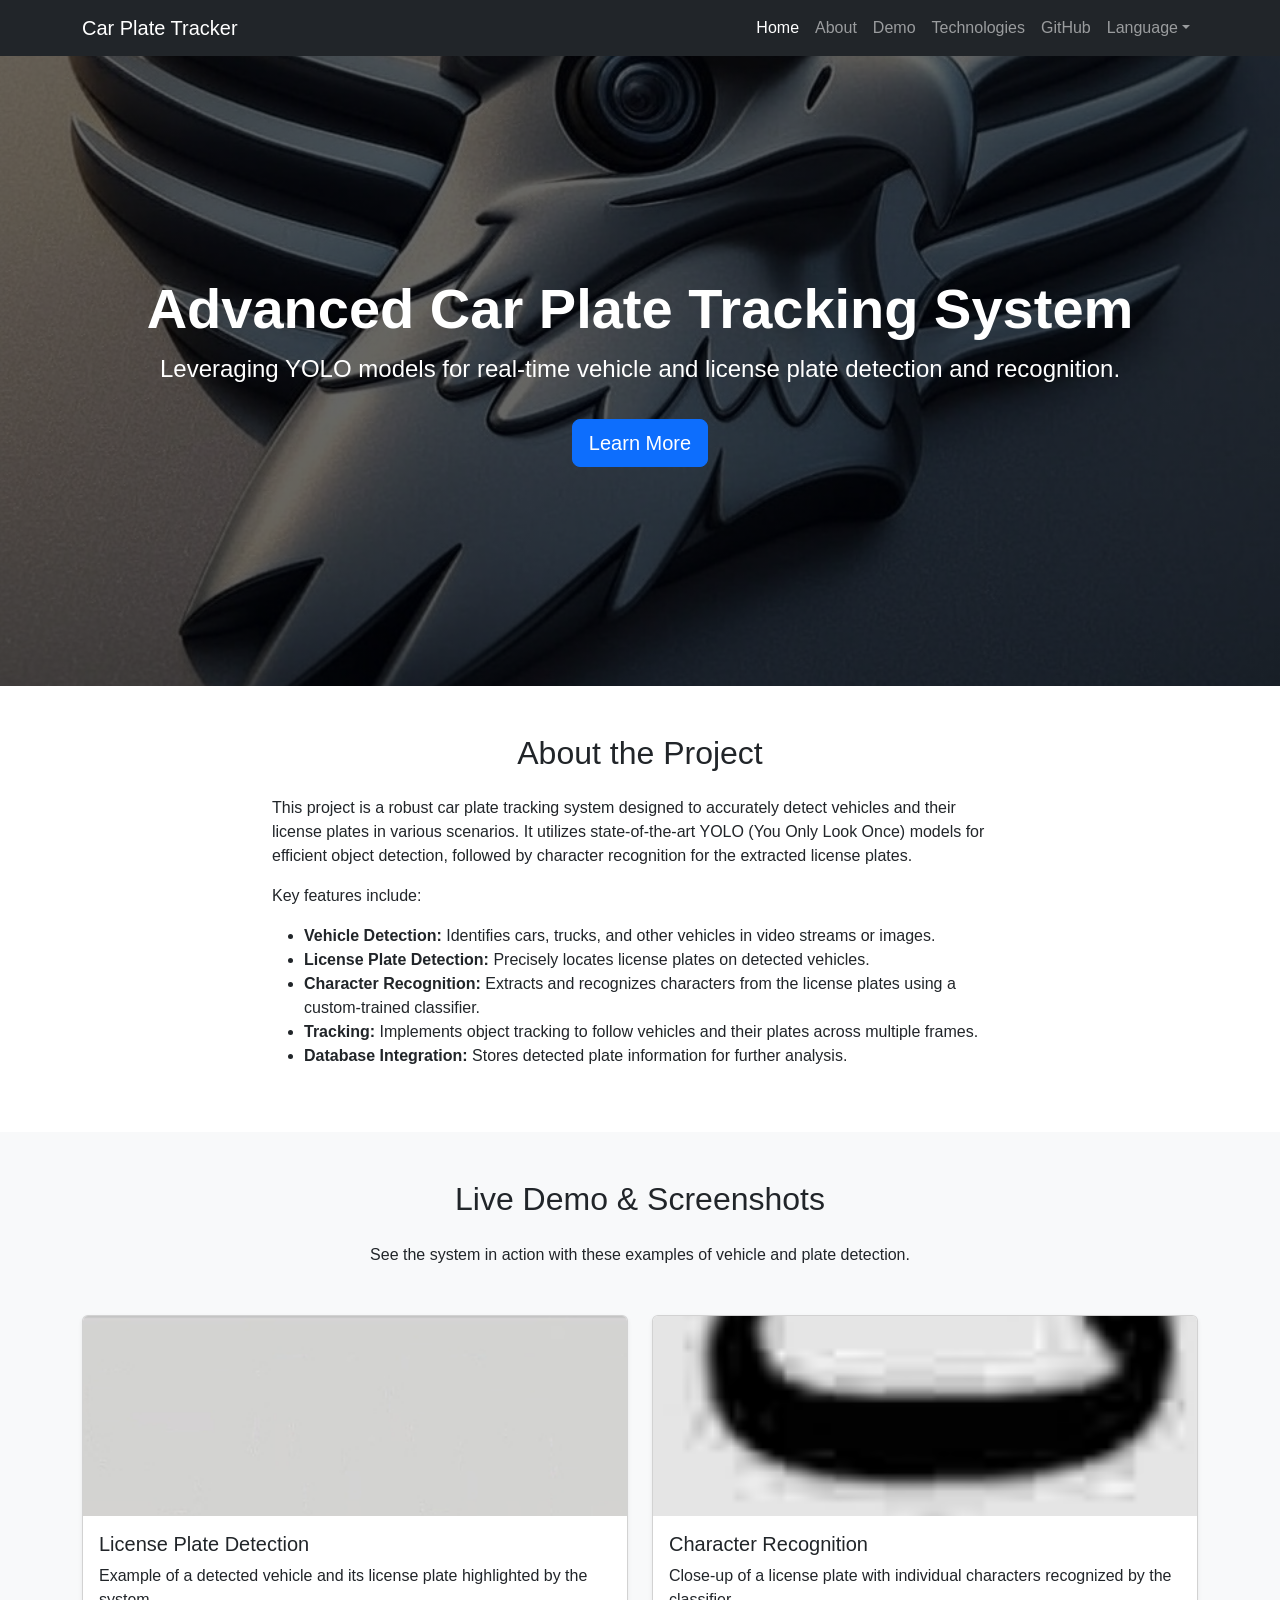
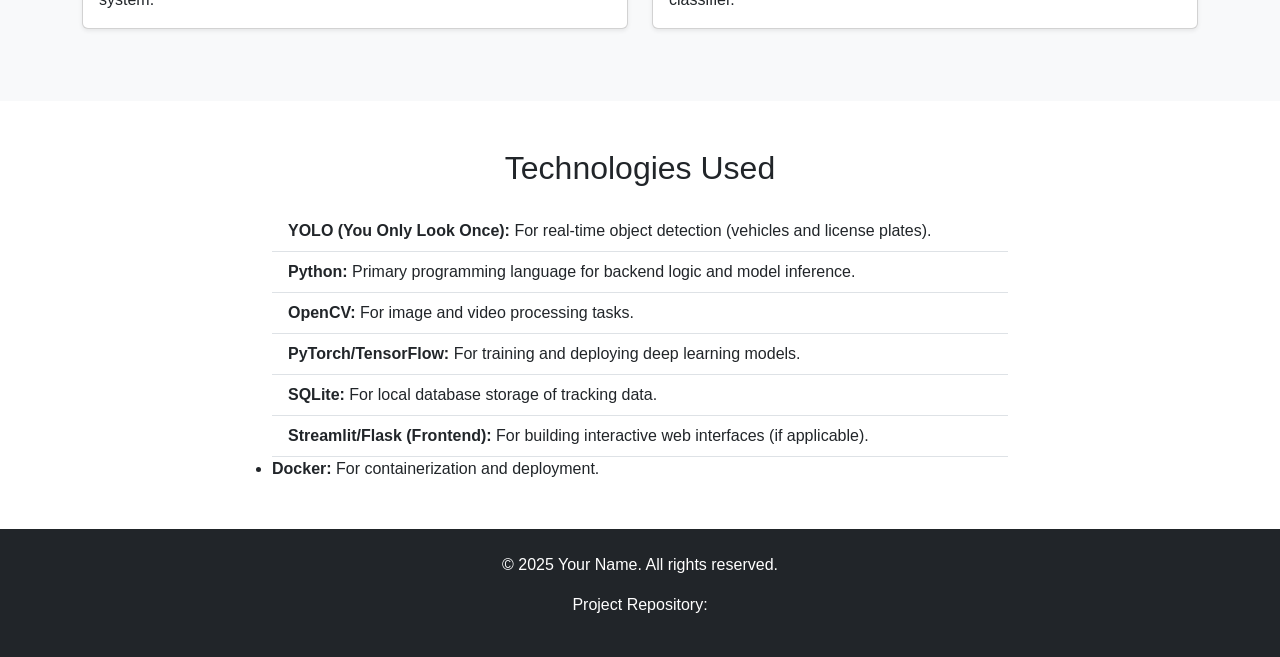
==== docs/index.html @ 103aa152 "feat(landing): preliminary page" ====
<!DOCTYPE html>
<html lang="en">
<head>
    <meta charset="UTF-8">
    <meta name="viewport" content="width=device-width, initial-scale=1.0">
    <title>Car Plate Tracking with YOLO - Portfolio</title>
    <link href="https://cdn.jsdelivr.net/npm/bootstrap@5.3.3/dist/css/bootstrap.min.css" rel="stylesheet" integrity="sha384-QWTKZyjpPEjISv5WaRU9OFeRpok6YctnYmDr5pNlyT2bRjXh0JMhjY6hW+ALEwIH" crossorigin="anonymous">
    <link rel="stylesheet" href="style.css">
</head>
<body>
    <nav class="navbar navbar-expand-lg navbar-dark bg-dark">
        <div class="container">
            <a class="navbar-brand" href="#">Car Plate Tracker</a>
            <button class="navbar-toggler" type="button" data-bs-toggle="collapse" data-bs-target="#navbarNav" aria-controls="navbarNav" aria-expanded="false" aria-label="Toggle navigation">
                <span class="navbar-toggler-icon"></span>
            </button>
            <div class="collapse navbar-collapse" id="navbarNav">
                <ul class="navbar-nav ms-auto">
                    <li class="nav-item">
                        <a class="nav-link active" aria-current="page" href="#home" data-i18n="nav.home">Home</a>
                    </li>
                    <li class="nav-item">
                        <a class="nav-link" href="#about" data-i18n="nav.about">About</a>
                    </li>
                    <li class="nav-item">
                        <a class="nav-link" href="#demo" data-i18n="nav.demo">Demo</a>
                    </li>
                    <li class="nav-item">
                        <a class="nav-link" href="#tech" data-i18n="nav.tech">Technologies</a>
                    </li>
                    <li class="nav-item">
                        <a class="nav-link" href="https://github.com/your-github-username/shahin" target="_blank" data-i18n="nav.github">GitHub</a>
                    </li>
                    <li class="nav-item dropdown">
                        <a class="nav-link dropdown-toggle" href="#" id="navbarDropdown" role="button" data-bs-toggle="dropdown" aria-expanded="false" data-i18n="nav.language">
                            Language
                        </a>
                        <ul class="dropdown-menu" aria-labelledby="navbarDropdown">
                            <li><a class="dropdown-item" href="#" data-lang="en">🇬🇧 English</a></li>
                            <li><a class="dropdown-item" href="#" data-lang="fa">🇮🇷 فارسی</a></li>
                        </ul>
                    </li>
                </ul>
            </div>
        </div>
    </nav>

    <header id="home" class="hero-section text-center text-white d-flex align-items-center justify-content-center">
        <div class="container">
            <h1 class="display-3" data-i18n="hero.title">Advanced Car Plate Tracking System</h1>
            <p class="lead" data-i18n="hero.subtitle">Leveraging YOLO models for real-time vehicle and license plate detection and recognition.</p>
            <a href="#about" class="btn btn-primary btn-lg mt-3" data-i18n="hero.learn_more">Learn More</a>
        </div>
    </header>

    <section id="about" class="py-5">
        <div class="container">
            <h2 class="text-center mb-4" data-i18n="about.title">About the Project</h2>
            <div class="row">
                <div class="col-md-8 mx-auto">
                    <p data-i18n="about.paragraph1">This project is a robust car plate tracking system designed to accurately detect vehicles and their license plates in various scenarios. It utilizes state-of-the-art YOLO (You Only Look Once) models for efficient object detection, followed by character recognition for the extracted license plates.</p>
                    <p data-i18n="about.paragraph2">Key features include:</p>
                    <ul>
                        <li data-i18n="about.feature1"><strong>Vehicle Detection:</strong> Identifies cars, trucks, and other vehicles in video streams or images.</li>
                        <li data-i18n="about.feature2"><strong>License Plate Detection:</strong> Precisely locates license plates on detected vehicles.</li>
                        <li data-i18n="about.feature3"><strong>Character Recognition:</strong> Extracts and recognizes characters from the license plates using a custom-trained classifier.</li>
                        <li data-i18n="about.feature4"><strong>Tracking:</strong> Implements object tracking to follow vehicles and their plates across multiple frames.</li>
                        <li data-i18n="about.feature5"><strong>Database Integration:</strong> Stores detected plate information for further analysis.</li>
                    </ul>
                </div>
            </div>
        </div>
    </section>

    <section id="demo" class="bg-light py-5">
        <div class="container">
            <h2 class="text-center mb-4" data-i18n="demo.title">Live Demo & Screenshots</h2>
            <p class="text-center mb-5" data-i18n="demo.subtitle">See the system in action with these examples of vehicle and plate detection.</p>
            <div class="row">
                <div class="col-md-6 mb-4">
                    <div class="card shadow-sm">
                        <img src="images/plate_detection.jpg" class="card-img-top" alt="License Plate Detection">
                        <div class="card-body">
                            <h5 class="card-title" data-i18n="demo.card1_title">License Plate Detection</h5>
                            <p class="card-text" data-i18n="demo.card1_text">Example of a detected vehicle and its license plate highlighted by the system.</p>
                        </div>
                    </div>
                </div>
                <div class="col-md-6 mb-4">
                    <div class="card shadow-sm">
                        <img src="images/character_recognition.jpg" class="card-img-top" alt="Character Recognition">
                        <div class="card-body">
                            <h5 class="card-title" data-i18n="demo.card2_title">Character Recognition</h5>
                            <p class="card-text" data-i18n="demo.card2_text">Close-up of a license plate with individual characters recognized by the classifier.</p>
                        </div>
                    </div>
                </div>
            </div>
            <!-- Add more demo content or a video embed here if available -->
        </div>
    </section>

    <section id="tech" class="py-5">
        <div class="container">
            <h2 class="text-center mb-4" data-i18n="tech.title">Technologies Used</h2>
            <div class="row">
                <div class="col-md-8 mx-auto">
                    <ul class="list-group list-group-flush">
                        <li class="list-group-item" data-i18n="tech.yolo"><strong>YOLO (You Only Look Once):</strong> For real-time object detection (vehicles and license plates).</li>
                        <li class="list-group-item" data-i18n="tech.python"><strong>Python:</strong> Primary programming language for backend logic and model inference.</li>
                        <li class="list-group-item" data-i18n="tech.opencv"><strong>OpenCV:</strong> For image and video processing tasks.</li>
                        <li class="list-group-item" data-i18n="tech.pytorch_tf"><strong>PyTorch/TensorFlow:</strong> For training and deploying deep learning models.</li>
                        <li class="list-group-item" data-i18n="tech.sqlite"><strong>SQLite:</strong> For local database storage of tracking data.</li>
                        <li class="list-group-item" data-i18n="tech.frontend"><strong>Streamlit/Flask (Frontend):</strong> For building interactive web interfaces (if applicable).</li>
                        <li class="list_group-item" data-i18n="tech.docker"><strong>Docker:</strong> For containerization and deployment.</li>
                    </ul>
                </div>
            </div>
        </div>
    </section>

    <footer class="bg-dark text-white text-center py-4">
        <div class="container">
            <p data-i18n="footer.copyright">&copy; 2025 Your Name. All rights reserved.</p>
            <p data-i18n="footer.repo_text">Project Repository: <a href="https://github.com/your-github-username/shahin" target="_blank" class="text-white" data-i18n="footer.repo_link">GitHub Link</a></p>
        </div>
    </footer>

    <script src="https://cdn.jsdelivr.net/npm/bootstrap@5.3.3/dist/js/bootstrap.bundle.min.js" integrity="sha384-YvpcrYf0tY3lHB60NNkmXc5s9fDVZLESaAA55NDzOxhy9GkcIdslK1eN7N6jIeHz" crossorigin="anonymous"></script>
    <script src="script.js"></script>
</body>
</html>
---- docs/style.css ----
body {
    font-family: sans-serif;
}

.hero-section {
    background: linear-gradient(rgba(0, 0, 0, 0.6), rgba(0, 0, 0, 0.6)), url('images/hero_bg.jpg') no-repeat center center/cover;
    min-height: 70vh;
}

.hero-section h1 {
    font-size: 3.5rem;
    font-weight: 700;
}

.hero-section p {
    font-size: 1.5rem;
}

.card-img-top {
    height: 200px;
    object-fit: cover;
}
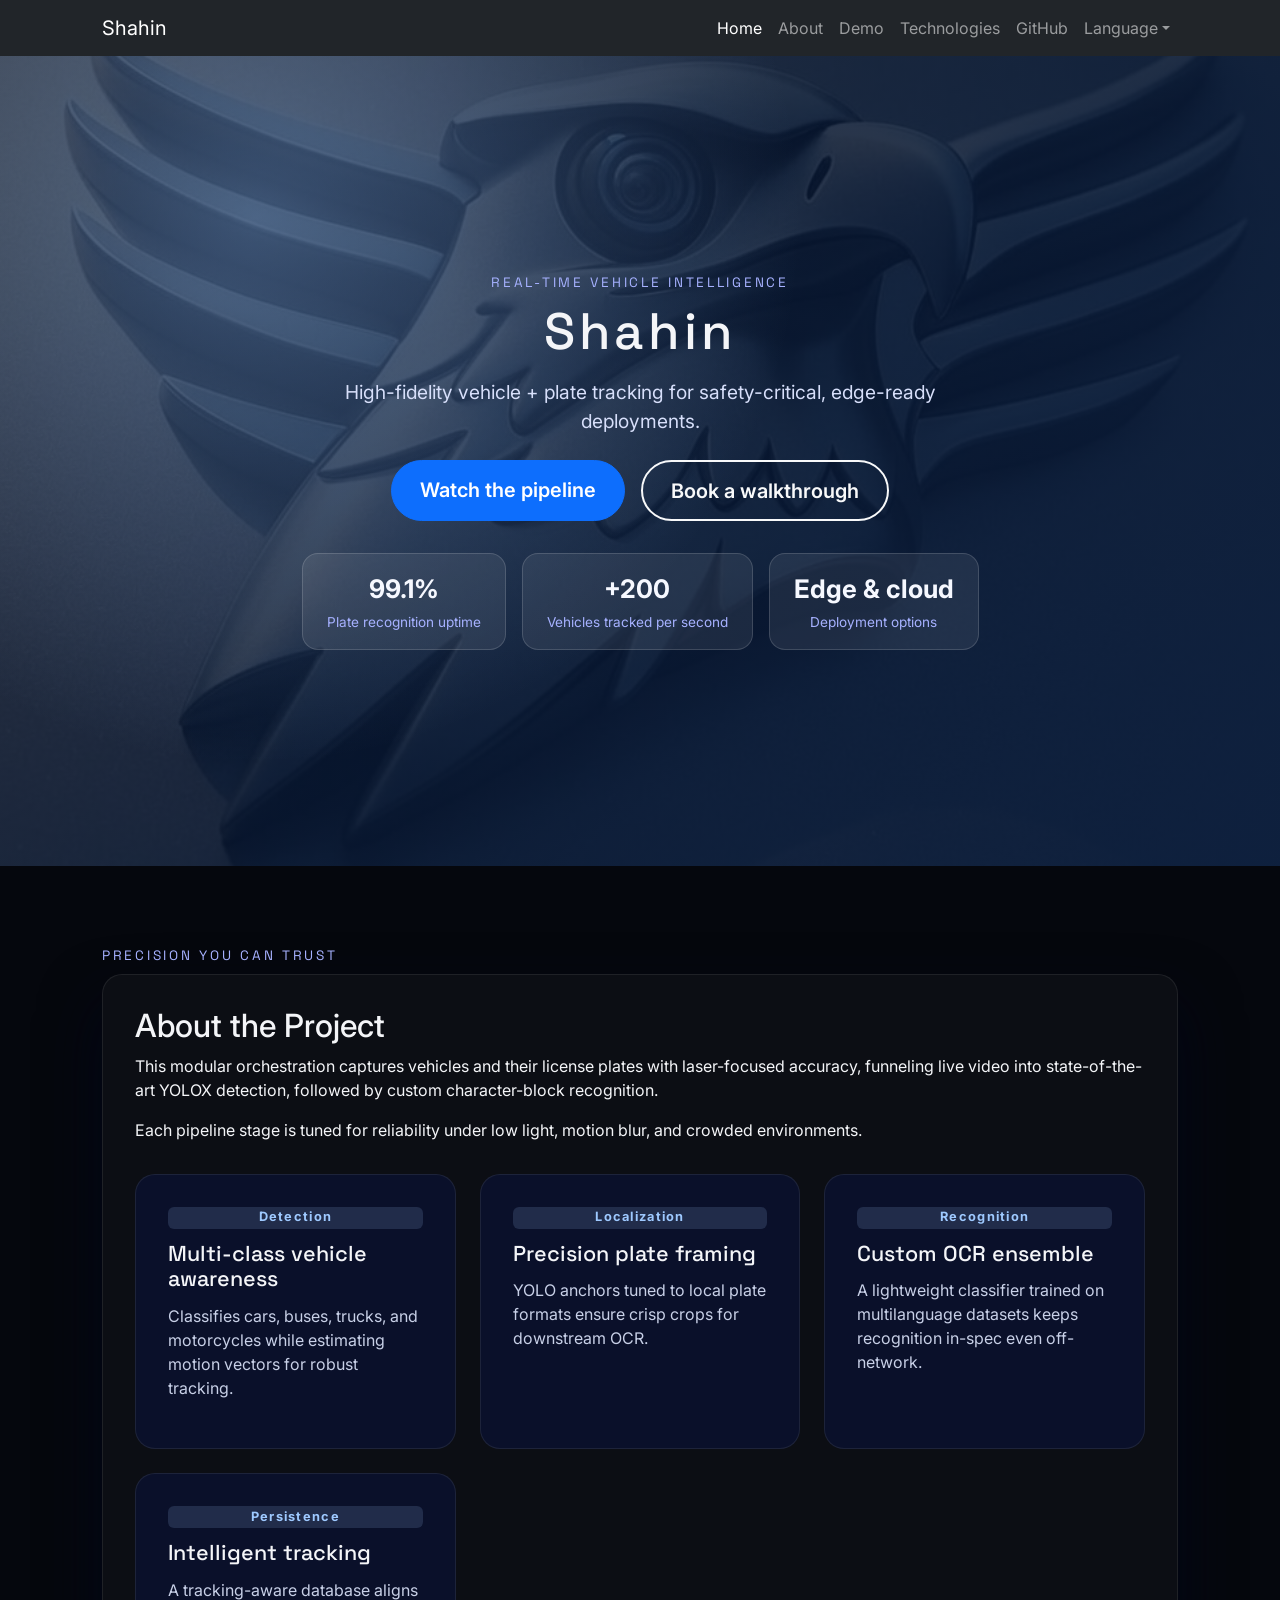
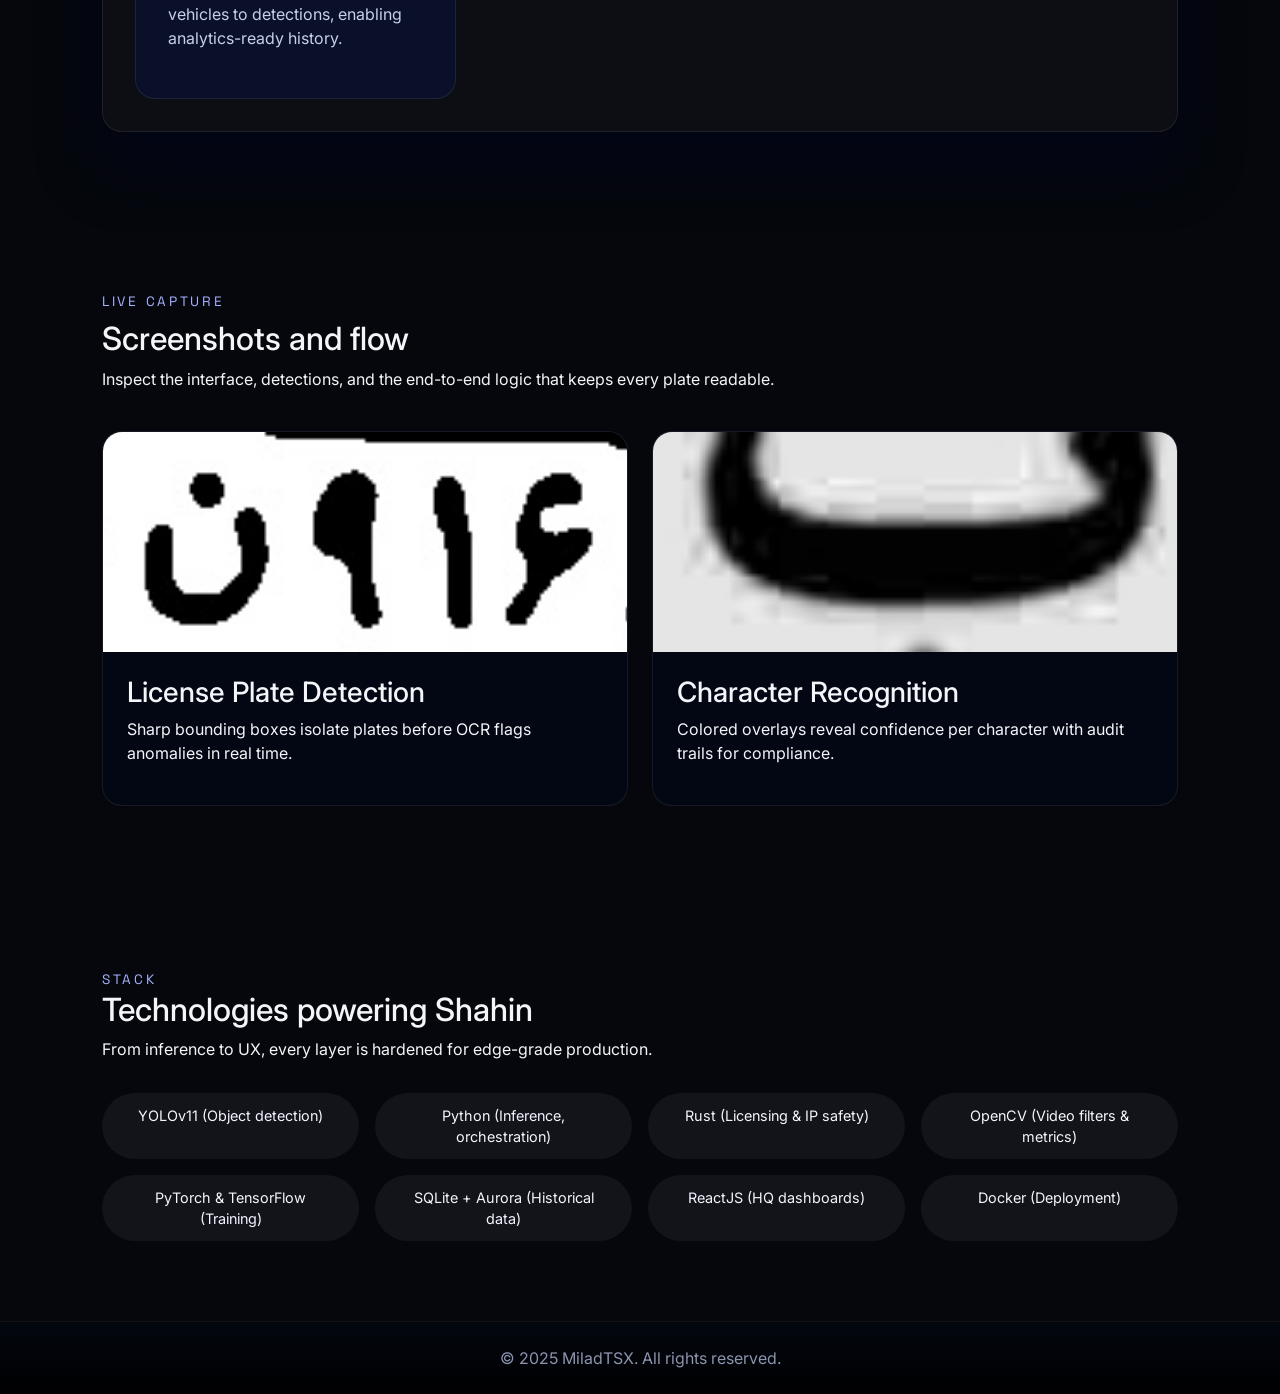
==== commit 3bbcda22: "refactor(docs): polish" ====
--- a/docs/index.html
+++ b/docs/index.html
@@ -3,14 +3,14 @@
 <head>
     <meta charset="UTF-8">
     <meta name="viewport" content="width=device-width, initial-scale=1.0">
-    <title>Car Plate Tracking with YOLO - Portfolio</title>
+    <title>Shahin</title>
     <link href="https://cdn.jsdelivr.net/npm/bootstrap@5.3.3/dist/css/bootstrap.min.css" rel="stylesheet" integrity="sha384-QWTKZyjpPEjISv5WaRU9OFeRpok6YctnYmDr5pNlyT2bRjXh0JMhjY6hW+ALEwIH" crossorigin="anonymous">
     <link rel="stylesheet" href="style.css">
 </head>
 <body>
     <nav class="navbar navbar-expand-lg navbar-dark bg-dark">
         <div class="container">
-            <a class="navbar-brand" href="#">Car Plate Tracker</a>
+            <a class="navbar-brand" href="#">Shahin</a>
             <button class="navbar-toggler" type="button" data-bs-toggle="collapse" data-bs-target="#navbarNav" aria-controls="navbarNav" aria-expanded="false" aria-label="Toggle navigation">
                 <span class="navbar-toggler-icon"></span>
             </button>
@@ -29,7 +29,7 @@
                         <a class="nav-link" href="#tech" data-i18n="nav.tech">Technologies</a>
                     </li>
                     <li class="nav-item">
-                        <a class="nav-link" href="https://github.com/your-github-username/shahin" target="_blank" data-i18n="nav.github">GitHub</a>
+                        <a class="nav-link" href="https://github.com/miladrsx/shahin" target="_blank" data-i18n="nav.github">GitHub</a>
                     </li>
                     <li class="nav-item dropdown">
                         <a class="nav-link dropdown-toggle" href="#" id="navbarDropdown" role="button" data-bs-toggle="dropdown" aria-expanded="false" data-i18n="nav.language">
@@ -45,88 +45,114 @@
         </div>
     </nav>
 
-    <header id="home" class="hero-section text-center text-white d-flex align-items-center justify-content-center">
-        <div class="container">
-            <h1 class="display-3" data-i18n="hero.title">Advanced Car Plate Tracking System</h1>
-            <p class="lead" data-i18n="hero.subtitle">Leveraging YOLO models for real-time vehicle and license plate detection and recognition.</p>
-            <a href="#about" class="btn btn-primary btn-lg mt-3" data-i18n="hero.learn_more">Learn More</a>
+    <header id="home" class="hero-section d-flex align-items-center justify-content-center text-center">
+        <div class="container hero-content">
+            <p class="section-title" data-i18n="hero.kicker">Real-time vehicle intelligence</p>
+            <h1 class="hero-title" data-i18n="hero.title">Shahin</h1>
+            <p class="hero-lead" data-i18n="hero.subtitle">High-fidelity vehicle + plate tracking for safety-critical, edge-ready deployments.</p>
+            <div class="hero-cta">
+                <a href="#demo" class="btn btn-primary btn-lg" data-i18n="hero.cta_primary">Watch the pipeline</a>
+                <a href="#about" class="btn btn-outline-light btn-lg" data-i18n="hero.cta_secondary">Book a walkthrough</a>
+            </div>
+            <div class="hero-stats">
+                <div class="hero-stat">
+                    <strong data-i18n="hero.stat1_value">99.1%</strong>
+                    <span data-i18n="hero.stat1_label">Plate recognition uptime</span>
+                </div>
+                <div class="hero-stat">
+                    <strong data-i18n="hero.stat2_value">+200</strong>
+                    <span data-i18n="hero.stat2_label">Vehicles tracked per second</span>
+                </div>
+                <div class="hero-stat">
+                    <strong data-i18n="hero.stat3_value">Edge & cloud</strong>
+                    <span data-i18n="hero.stat3_label">Deployment options</span>
+                </div>
+            </div>
         </div>
     </header>
 
-    <section id="about" class="py-5">
+    <section id="about">
         <div class="container">
-            <h2 class="text-center mb-4" data-i18n="about.title">About the Project</h2>
-            <div class="row">
-                <div class="col-md-8 mx-auto">
-                    <p data-i18n="about.paragraph1">This project is a robust car plate tracking system designed to accurately detect vehicles and their license plates in various scenarios. It utilizes state-of-the-art YOLO (You Only Look Once) models for efficient object detection, followed by character recognition for the extracted license plates.</p>
-                    <p data-i18n="about.paragraph2">Key features include:</p>
-                    <ul>
-                        <li data-i18n="about.feature1"><strong>Vehicle Detection:</strong> Identifies cars, trucks, and other vehicles in video streams or images.</li>
-                        <li data-i18n="about.feature2"><strong>License Plate Detection:</strong> Precisely locates license plates on detected vehicles.</li>
-                        <li data-i18n="about.feature3"><strong>Character Recognition:</strong> Extracts and recognizes characters from the license plates using a custom-trained classifier.</li>
-                        <li data-i18n="about.feature4"><strong>Tracking:</strong> Implements object tracking to follow vehicles and their plates across multiple frames.</li>
-                        <li data-i18n="about.feature5"><strong>Database Integration:</strong> Stores detected plate information for further analysis.</li>
-                    </ul>
+            <p class="section-title" data-i18n="about.kicker">Precision you can trust</p>
+            <div class="section-card">
+                <h2 data-i18n="about.title">About the Project</h2>
+                <p data-i18n="about.paragraph1">This modular orchestration captures vehicles and their license plates with laser-focused accuracy, funneling live video into state-of-the-art YOLOX detection, followed by custom character-block recognition.</p>
+                <p data-i18n="about.paragraph2">Each pipeline stage is tuned for reliability under low light, motion blur, and crowded environments.</p>
+                <div class="feature-grid">
+                    <article class="feature-card">
+                        <span class="badge" data-i18n="about.card1.badge">Detection</span>
+                        <h3 data-i18n="about.card1.title">Multi-class vehicle awareness</h3>
+                        <p data-i18n="about.card1.copy">Classifies cars, buses, trucks, and motorcycles while estimating motion vectors for robust tracking.</p>
+                    </article>
+                    <article class="feature-card">
+                        <span class="badge" data-i18n="about.card2.badge">Localization</span>
+                        <h3 data-i18n="about.card2.title">Precision plate framing</h3>
+                        <p data-i18n="about.card2.copy">YOLO anchors tuned to local plate formats ensure crisp crops for downstream OCR.</p>
+                    </article>
+                    <article class="feature-card">
+                        <span class="badge" data-i18n="about.card3.badge">Recognition</span>
+                        <h3 data-i18n="about.card3.title">Custom OCR ensemble</h3>
+                        <p data-i18n="about.card3.copy">A lightweight classifier trained on multilanguage datasets keeps recognition in-spec even off-network.</p>
+                    </article>
+                    <article class="feature-card">
+                        <span class="badge" data-i18n="about.card4.badge">Persistence</span>
+                        <h3 data-i18n="about.card4.title">Intelligent tracking</h3>
+                        <p data-i18n="about.card4.copy">A tracking-aware database aligns vehicles to detections, enabling analytics-ready history.</p>
+                    </article>
                 </div>
             </div>
         </div>
     </section>
 
-    <section id="demo" class="bg-light py-5">
+    <section id="demo">
         <div class="container">
-            <h2 class="text-center mb-4" data-i18n="demo.title">Live Demo & Screenshots</h2>
-            <p class="text-center mb-5" data-i18n="demo.subtitle">See the system in action with these examples of vehicle and plate detection.</p>
-            <div class="row">
-                <div class="col-md-6 mb-4">
-                    <div class="card shadow-sm">
-                        <img src="images/plate_detection.jpg" class="card-img-top" alt="License Plate Detection">
-                        <div class="card-body">
-                            <h5 class="card-title" data-i18n="demo.card1_title">License Plate Detection</h5>
-                            <p class="card-text" data-i18n="demo.card1_text">Example of a detected vehicle and its license plate highlighted by the system.</p>
-                        </div>
+            <p class="section-title" data-i18n="demo.kicker">Live capture</p>
+            <h2 data-i18n="demo.title">Screenshots and flow</h2>
+            <p data-i18n="demo.subtitle">Inspect the interface, detections, and the end-to-end logic that keeps every plate readable.</p>
+            <div class="demo-gallery">
+                <div class="demo-card">
+                    <img src="images/sample_plate.jpg" alt="License Plate Detection">
+                    <div class="demo-card-body">
+                        <h3 data-i18n="demo.card1_title">License Plate Detection</h3>
+                        <p data-i18n="demo.card1_text">Sharp bounding boxes isolate plates before OCR flags anomalies in real time.</p>
                     </div>
                 </div>
-                <div class="col-md-6 mb-4">
-                    <div class="card shadow-sm">
-                        <img src="images/character_recognition.jpg" class="card-img-top" alt="Character Recognition">
-                        <div class="card-body">
-                            <h5 class="card-title" data-i18n="demo.card2_title">Character Recognition</h5>
-                            <p class="card-text" data-i18n="demo.card2_text">Close-up of a license plate with individual characters recognized by the classifier.</p>
-                        </div>
+                <div class="demo-card">
+                    <img src="images/character_recognition.jpg" alt="Character Recognition">
+                    <div class="demo-card-body">
+                        <h3 data-i18n="demo.card2_title">Character Recognition</h3>
+                        <p data-i18n="demo.card2_text">Colored overlays reveal confidence per character with audit trails for compliance.</p>
                     </div>
-                </div>
-            </div>
-            <!-- Add more demo content or a video embed here if available -->
-        </div>
-    </section>
-
-    <section id="tech" class="py-5">
-        <div class="container">
-            <h2 class="text-center mb-4" data-i18n="tech.title">Technologies Used</h2>
-            <div class="row">
-                <div class="col-md-8 mx-auto">
-                    <ul class="list-group list-group-flush">
-                        <li class="list-group-item" data-i18n="tech.yolo"><strong>YOLO (You Only Look Once):</strong> For real-time object detection (vehicles and license plates).</li>
-                        <li class="list-group-item" data-i18n="tech.python"><strong>Python:</strong> Primary programming language for backend logic and model inference.</li>
-                        <li class="list-group-item" data-i18n="tech.opencv"><strong>OpenCV:</strong> For image and video processing tasks.</li>
-                        <li class="list-group-item" data-i18n="tech.pytorch_tf"><strong>PyTorch/TensorFlow:</strong> For training and deploying deep learning models.</li>
-                        <li class="list-group-item" data-i18n="tech.sqlite"><strong>SQLite:</strong> For local database storage of tracking data.</li>
-                        <li class="list-group-item" data-i18n="tech.frontend"><strong>Streamlit/Flask (Frontend):</strong> For building interactive web interfaces (if applicable).</li>
-                        <li class="list_group-item" data-i18n="tech.docker"><strong>Docker:</strong> For containerization and deployment.</li>
-                    </ul>
                 </div>
             </div>
         </div>
     </section>
 
-    <footer class="bg-dark text-white text-center py-4">
+    <section id="tech">
         <div class="container">
-            <p data-i18n="footer.copyright">&copy; 2025 Your Name. All rights reserved.</p>
-            <p data-i18n="footer.repo_text">Project Repository: <a href="https://github.com/your-github-username/shahin" target="_blank" class="text-white" data-i18n="footer.repo_link">GitHub Link</a></p>
+            <span class="section-title" data-i18n="tech.kicker">Stack</span>
+            <h2 data-i18n="tech.title">Technologies powering Shahin</h2>
+            <p data-i18n="tech.subtitle">From inference to UX, every layer is hardened for edge-grade production.</p>
+            <div class="tech-grid">
+                <span class="tech-pill" data-i18n="tech.yolo">YOLOv11 (Object detection)</span>
+                <span class="tech-pill" data-i18n="tech.python">Python (Inference, orchestration)</span>
+                <span class="tech-pill" data-i18n="tech.rust">Rust (Licensing & IP safety)</span>
+                <span class="tech-pill" data-i18n="tech.opencv">OpenCV (Video filters & metrics)</span>
+                <span class="tech-pill" data-i18n="tech.pytorch_tf">PyTorch & TensorFlow (Training)</span>
+                <span class="tech-pill" data-i18n="tech.sqlite">SQLite + Aurora (Historical data)</span>
+                <span class="tech-pill" data-i18n="tech.frontend">ReactJS (HQ dashboards)</span>
+                <span class="tech-pill" data-i18n="tech.docker">Docker (Deployment)</span>
+            </div>
+        </div>
+    </section>
+
+    <footer class="text-center py-4">
+        <div class="container">
+            <p data-i18n="footer.copyright">© 2025 MiladTSX. All rights reserved.</p>
         </div>
     </footer>
 
     <script src="https://cdn.jsdelivr.net/npm/bootstrap@5.3.3/dist/js/bootstrap.bundle.min.js" integrity="sha384-YvpcrYf0tY3lHB60NNkmXc5s9fDVZLESaAA55NDzOxhy9GkcIdslK1eN7N6jIeHz" crossorigin="anonymous"></script>
     <script src="script.js"></script>
 </body>
-</html>+</html>
--- a/docs/style.css
+++ b/docs/style.css
@@ -1,22 +1,241 @@
+@import url('https://fonts.googleapis.com/css2?family=Space+Grotesk:wght@400;500;600;700&family=Inter:wght@400;500;600&display=swap');
+
+/* Global */
 body {
-    font-family: sans-serif;
-}
-
+    font-family: 'Inter', system-ui, sans-serif;
+    color: #f4f5f8;
+    background: #05070d;
+    min-height: 100vh;
+    margin: 0;
+}
+
+a {
+    color: inherit;
+    transition: color 0.3s ease;
+}
+
+a:hover {
+    color: #9ec9ff;
+}
+
+.section-title {
+    font-family: 'Space Grotesk', 'Inter', sans-serif;
+    letter-spacing: 0.2em;
+    text-transform: uppercase;
+    font-size: 0.85rem;
+    margin-bottom: 0.5rem;
+    color: #a6b1ff;
+}
+
+section {
+    padding: 5rem 0;
+}
+
+.container {
+    max-width: 1100px;
+}
+
+/* Hero */
 .hero-section {
-    background: linear-gradient(rgba(0, 0, 0, 0.6), rgba(0, 0, 0, 0.6)), url('images/hero_bg.jpg') no-repeat center center/cover;
-    min-height: 70vh;
-}
-
-.hero-section h1 {
-    font-size: 3.5rem;
-    font-weight: 700;
-}
-
-.hero-section p {
-    font-size: 1.5rem;
-}
-
-.card-img-top {
-    height: 200px;
+    position: relative;
+    min-height: 90vh;
+    background: linear-gradient(135deg, rgba(3, 15, 36, 0.8), rgba(12, 30, 60, 0.95)),
+        url('images/hero_bg.jpg') no-repeat center center/cover;
+    display: flex;
+    align-items: center;
+    text-align: center;
+    overflow: hidden;
+}
+
+.hero-section::after {
+    content: '';
+    position: absolute;
+    inset: 0;
+    background: radial-gradient(circle at 20% 20%, rgba(158, 201, 255, 0.35), transparent 45%);
+    z-index: 0;
+}
+
+.hero-content {
+    position: relative;
+    z-index: 1;
+}
+
+.hero-title {
+    font-family: 'Space Grotesk', 'Inter', sans-serif;
+    font-size: clamp(2.5rem, 4vw, 4rem);
+    letter-spacing: 0.08em;
+    margin-bottom: 1rem;
+}
+
+.hero-lead {
+    font-size: 1.2rem;
+    max-width: 640px;
+    margin: 0 auto 1.5rem;
+    color: #d7dffa;
+}
+
+.hero-cta {
+    display: flex;
+    gap: 1rem;
+    justify-content: center;
+    flex-wrap: wrap;
+}
+
+.hero-cta .btn {
+    min-width: 180px;
+    border-radius: 999px;
+    font-weight: 600;
+    padding: 0.85rem 1.75rem;
+    transition: transform 0.3s ease;
+}
+
+.hero-cta .btn-outline-light {
+    border-width: 2px;
+}
+
+.hero-cta .btn:hover {
+    transform: translateY(-3px);
+}
+
+.hero-stats {
+    margin-top: 2rem;
+    display: flex;
+    justify-content: center;
+    gap: 1rem;
+    flex-wrap: wrap;
+}
+
+.hero-stat {
+    background: rgba(255, 255, 255, 0.08);
+    border: 1px solid rgba(255, 255, 255, 0.15);
+    border-radius: 1rem;
+    padding: 1rem 1.5rem;
+    min-width: 160px;
+}
+
+.hero-stat strong {
+    display: block;
+    font-size: 1.6rem;
+    color: #f6f8ff;
+}
+
+.hero-stat span {
+    font-size: 0.85rem;
+    color: #a6b1ff;
+}
+
+/* Sections */
+.section-card {
+    background: rgba(255, 255, 255, 0.03);
+    border: 1px solid rgba(255, 255, 255, 0.08);
+    border-radius: 1.25rem;
+    padding: 2rem;
+    box-shadow: 0 30px 60px rgba(2, 6, 23, 0.9);
+    transition: transform 0.3s ease, border-color 0.3s ease;
+}
+
+.section-card:hover {
+    transform: translateY(-6px);
+    border-color: rgba(159, 214, 255, 0.5);
+}
+
+.feature-grid {
+    display: grid;
+    grid-template-columns: repeat(auto-fit, minmax(240px, 1fr));
+    gap: 1.5rem;
+    margin-top: 2rem;
+}
+
+.feature-card {
+    background: rgba(11, 17, 45, 0.9);
+    border-radius: 1.25rem;
+    padding: 2rem;
+    border: 1px solid rgba(255, 255, 255, 0.08);
+    display: flex;
+    flex-direction: column;
+    gap: 0.75rem;
+}
+
+.feature-card h3 {
+    font-family: 'Space Grotesk', 'Inter', sans-serif;
+    font-size: 1.35rem;
+    margin: 0;
+}
+
+.feature-card p {
+    color: #c8d0e7;
+    line-height: 1.5;
+}
+
+.feature-card .badge {
+    background: rgba(158, 201, 255, 0.15);
+    color: #9ec9ff;
+    font-size: 0.8rem;
+    letter-spacing: 0.1em;
+}
+
+.demo-gallery {
+    display: grid;
+    grid-template-columns: repeat(auto-fit, minmax(280px, 1fr));
+    gap: 1.5rem;
+    margin-top: 2.5rem;
+}
+
+.demo-card {
+    border-radius: 1.25rem;
+    overflow: hidden;
+    border: 1px solid rgba(255, 255, 255, 0.08);
+    background: rgba(3, 8, 20, 0.9);
+}
+
+.demo-card img,
+.demo-card iframe {
+    width: 100%;
+    height: 220px;
     object-fit: cover;
 }
+
+.demo-card-body {
+    padding: 1.5rem;
+}
+
+.tech-grid {
+    display: grid;
+    grid-template-columns: repeat(auto-fit, minmax(220px, 1fr));
+    gap: 1rem;
+    margin-top: 2rem;
+}
+
+.tech-pill {
+    border-radius: 999px;
+    padding: 0.65rem 1.5rem;
+    background: rgba(255, 255, 255, 0.05);
+    border: 1px solid transparent;
+    color: #f3f4ff;
+    font-size: 0.9rem;
+    text-align: center;
+    align-self: stretch;
+    transition: border 0.3s ease, transform 0.3s ease;
+}
+
+.tech-pill:hover {
+    border-color: rgba(228, 234, 255, 0.5);
+    transform: translateY(-2px);
+}
+
+.video-embed {
+    border-radius: 1.25rem;
+    overflow: hidden;
+    border: 1px solid rgba(255, 255, 255, 0.08);
+    margin-top: 2rem;
+}
+
+footer {
+    background: linear-gradient(180deg, rgba(3, 7, 15, 0.97), rgba(0, 0, 0, 0.95));
+    border-top: 1px solid rgba(255, 255, 255, 0.08);
+    color: #8c94ae;
+}
+
+footer p {
+    margin: 0;
+}
